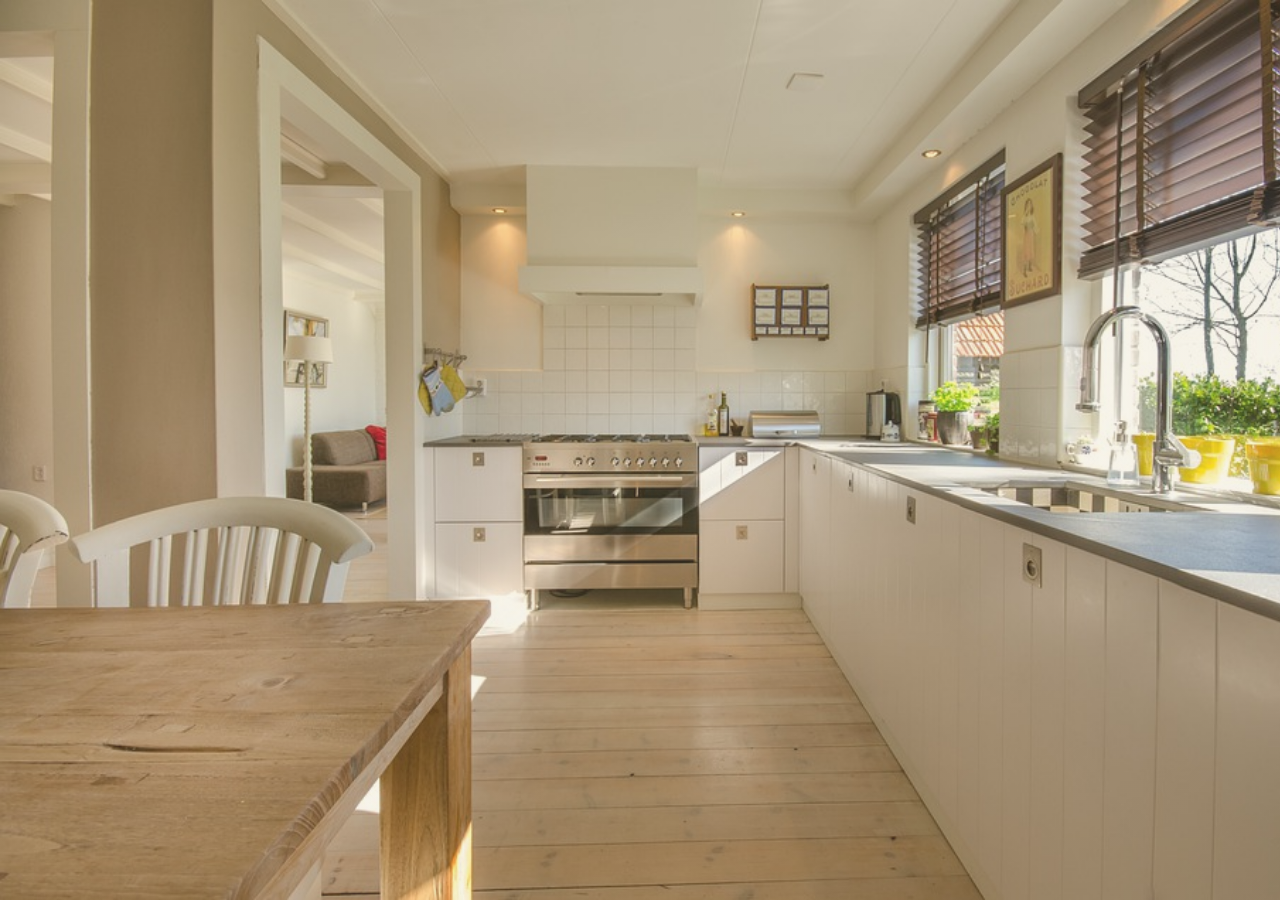
==== Banana-pudding.html @ 9ae37ca5 "Just the creation of the other html files for the next pages and a few edits, im just starting to wo" ====
<!DOCTYPE html>
<html lang="en">
<head>
    <meta charset="UTF-8">
    <meta http-equiv="X-UA-Compatible" content="IE=edge">
    <meta name="viewport" content="width=device-width, initial-scale=1.0">
    <title>Banana-Pudding</title>
	<link rel="stylesheet" href="styles.css" />
</head>
<body>
</body>
</html>
---- styles.css ----
body{
    background: linear-gradient(rgba(217, 201, 149, 0.2), rgba(217, 201, 149, 0.2)), url(img-file/kitchen-2165756_960_720.jpeg);
    background-repeat: no-repeat;
    background-size: cover;
    background-attachment: fixed;
    height: 100%;
    width: 100%;
    display: flex;
}

.body{
    margin: auto;
    background-color: white;
    width: 80%;
    height: 100%;
    min-height: 500px;
    border-radius: 5%;
    margin-top: 60px;
}


.title{
    padding: 80px 10px; 
    height: 10%;
}

.recipe-list{
    display: flex;
    justify-content: center;
}

h1{
    display: flex;
    justify-content: center;
}

ul{
    list-style: none;
    display: flex;
    flex-direction: row;
    flex-wrap: wrap;
    gap: 16px;
    padding: 50px 10px;
    justify-content: center;
}

img{
    width: 250px;
    height: 250px;
    border-radius: 5%;
    border: solid black 3px;
    margin-top: 20px;
}

li{
    display: flex;
    flex-direction: column;
}

a{
    text-decoration: none;
}
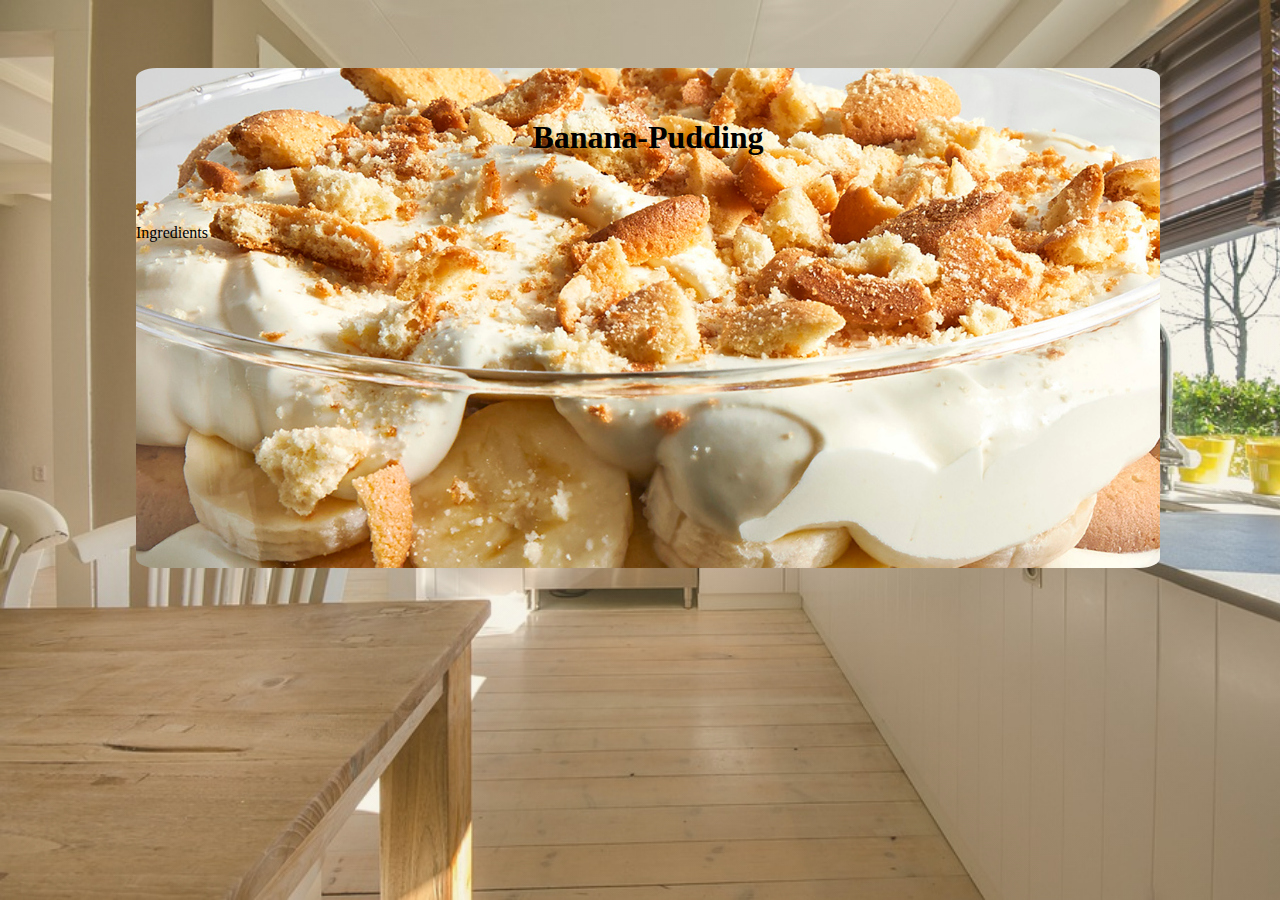
==== commit 87562c56: "Added new details in the other html page. But because i already worked so much on HTML in the past i" ====
--- a/Banana-pudding.html
+++ b/Banana-pudding.html
@@ -8,5 +8,11 @@
 	<link rel="stylesheet" href="styles.css" />
 </head>
 <body>
+    <div class="body1">
+        <div class="title">
+            <h1>Banana-Pudding</h1> 
+        </div>
+        <p>Ingredients</p>
+    </div>
 </body>
 </html>--- a/styles.css
+++ b/styles.css
@@ -18,15 +18,29 @@
     margin-top: 60px;
 }
 
+.body1{
+    margin: auto;
+    background: url(img-file/image\ copie\ 2.jpeg);
+    background-repeat: no-repeat;
+    background-size: cover;
+    background-attachment: fixed;
+    width: 80%;
+    height: 100%;
+    min-height: 500px;
+    border-radius: 2%;
+    margin-top: 60px;
+}
+
 
 .title{
-    padding: 80px 10px; 
+    padding: 30px 10px; 
     height: 10%;
 }
 
 .recipe-list{
     display: flex;
     justify-content: center;
+    padding-bottom: 40px;
 }
 
 h1{
